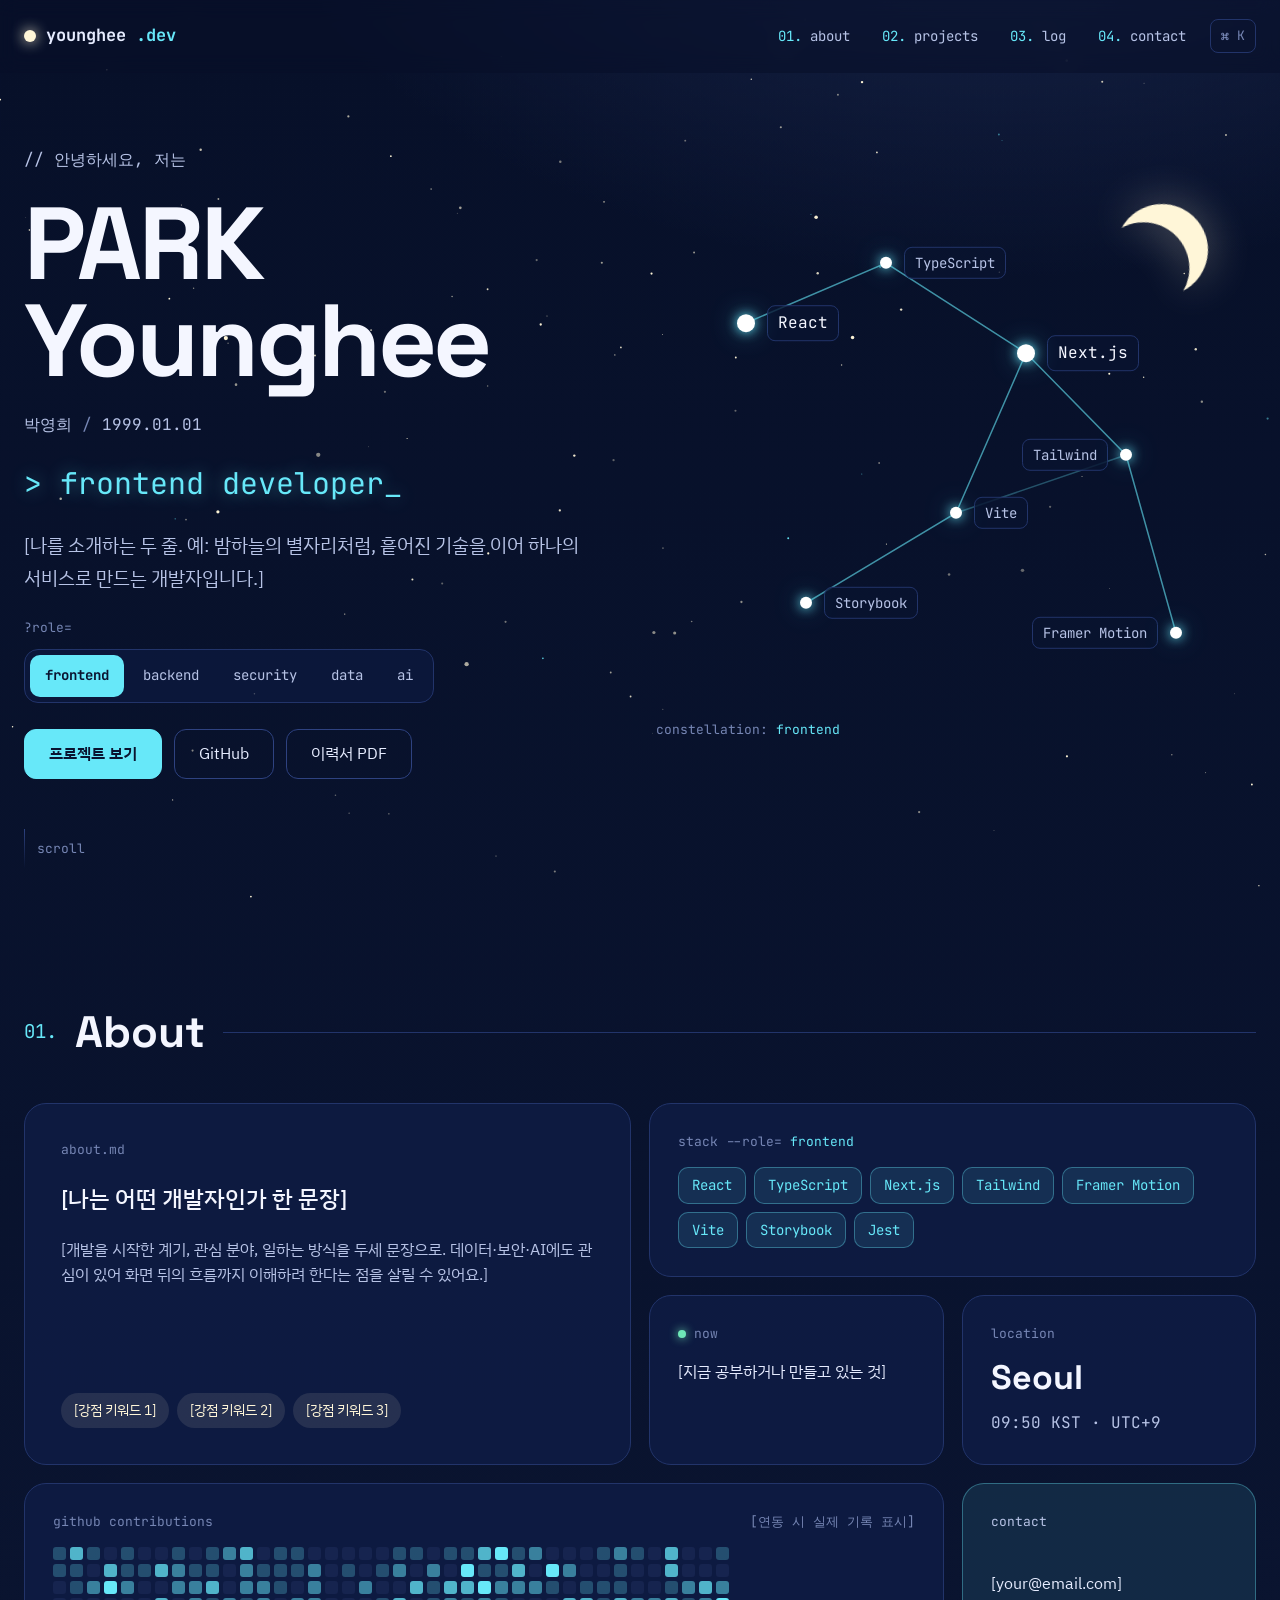
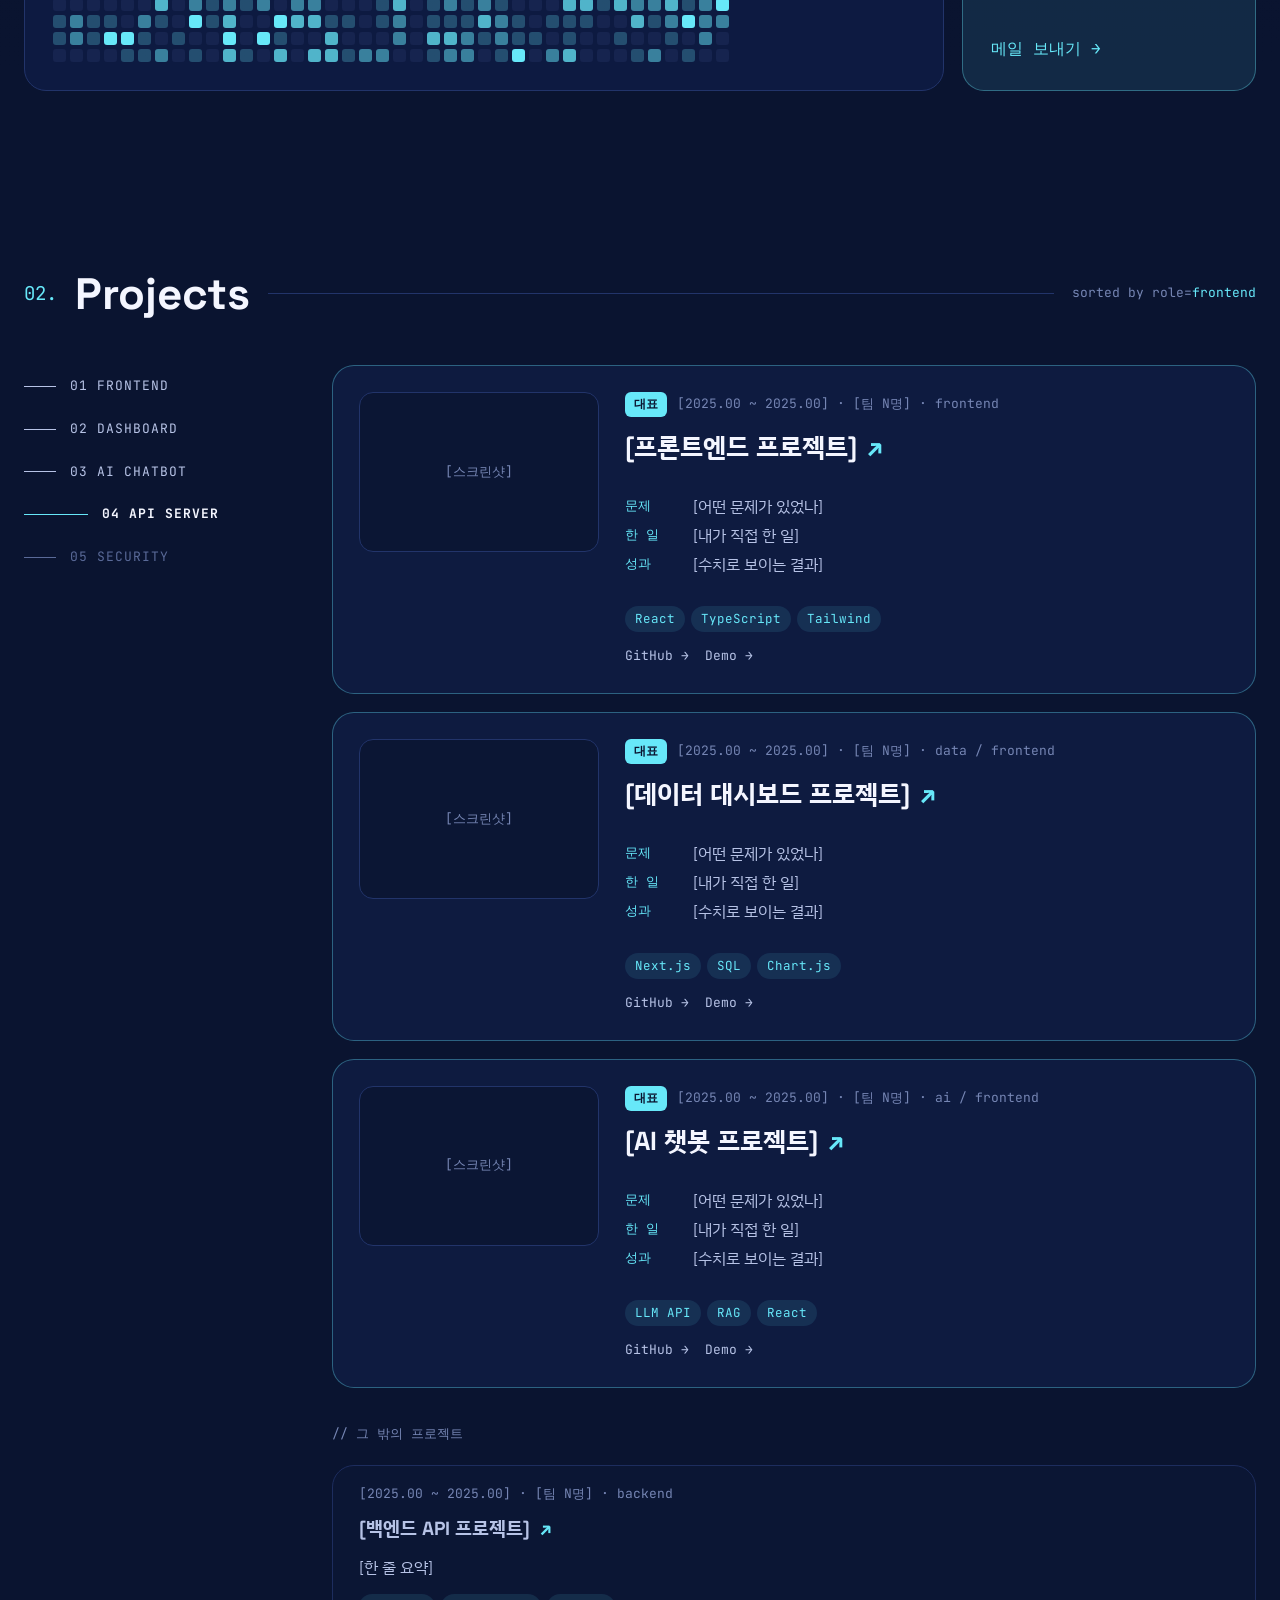
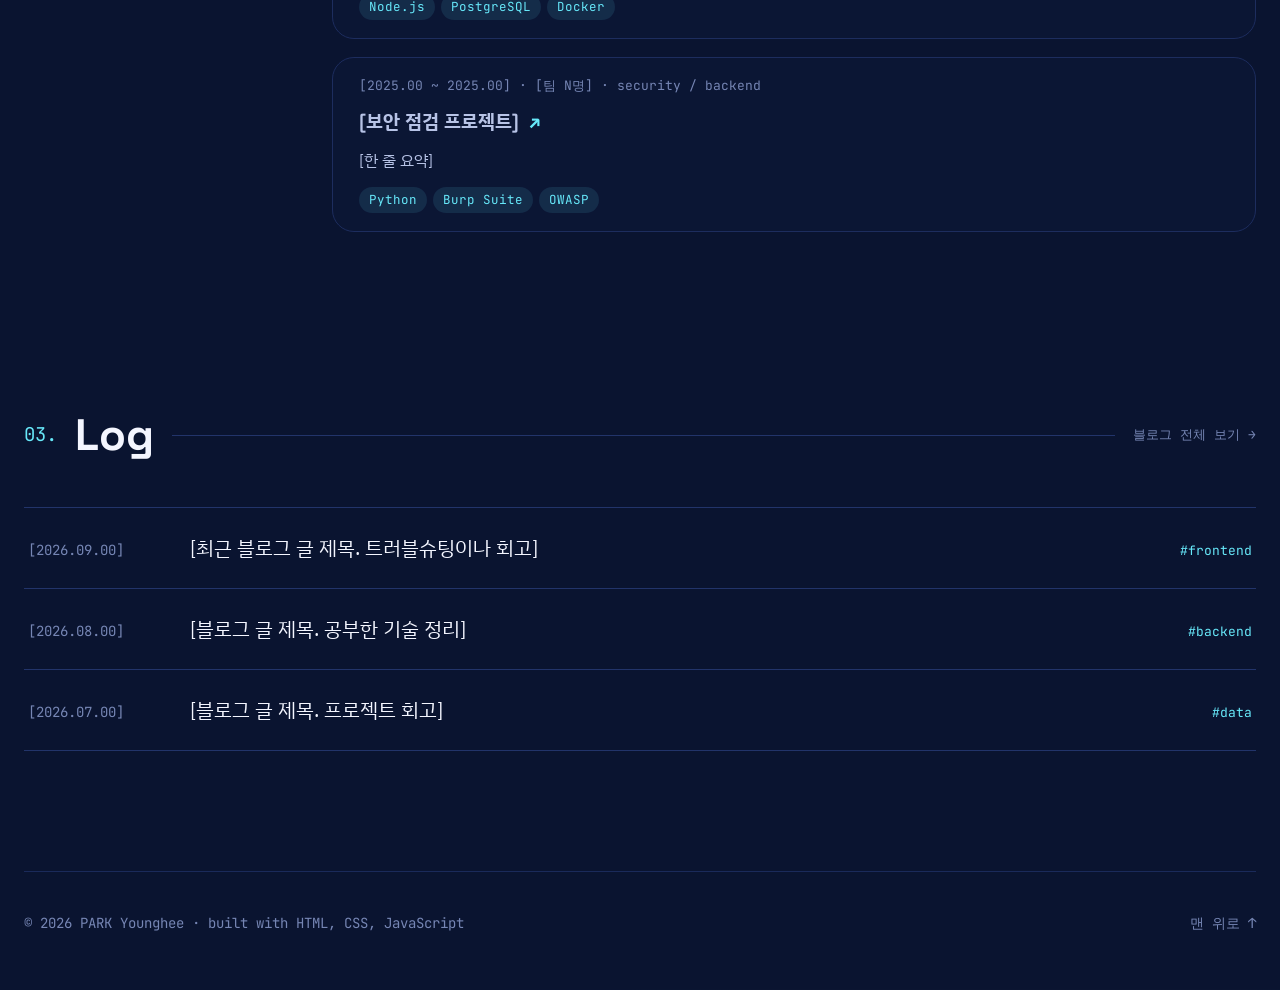
==== index.html @ 7a753334 "Add portfolio-tech site Co-Authored-By: Claude Opus 5.5 <noreply@anthropic.com> Claude-Session: http" ====
<!doctype html>
<html lang="ko">
<head>
  <meta charset="utf-8">
  <meta name="viewport" content="width=device-width, initial-scale=1">
  <title>박영희 · TECH Portfolio</title>
  <meta name="description" content="박영희(PARK Younghee) TECH 포트폴리오 · Frontend / Backend / Security / Data / AI">
  <meta name="theme-color" content="#0A1430">
  <link rel="icon" href="data:image/svg+xml,%3Csvg xmlns='http://www.w3.org/2000/svg' viewBox='0 0 32 32'%3E%3Crect width='32' height='32' rx='8' fill='%230A1430'/%3E%3Ccircle cx='16' cy='16' r='5' fill='%23FFF6D8'/%3E%3C/svg%3E">
  <link rel="preconnect" href="https://fonts.googleapis.com">
  <link rel="preconnect" href="https://fonts.gstatic.com" crossorigin>
  <link rel="stylesheet" href="https://fonts.googleapis.com/css2?family=Space+Grotesk:wght@400;500;700&family=JetBrains+Mono:wght@400;700&family=IBM+Plex+Sans+KR:wght@400;500;600&display=swap">
  <link rel="stylesheet" href="assets/css/style.css">
</head>
<body>
  <canvas id="sky" aria-hidden="true"></canvas>
  <a class="skip" href="#main">본문으로 건너뛰기</a>

  <header class="nav">
    <div class="wrap nav__inner">
      <a class="logo" href="#top"><span class="logo__moon"></span>younghee<span class="accent">.dev</span></a>
      <nav class="nav__links" aria-label="섹션">
        <a href="#about"><span class="accent">01.</span> about</a>
        <a href="#projects"><span class="accent">02.</span> projects</a>
        <a href="#log"><span class="accent">03.</span> log</a>
        <a href="#contact"><span class="accent">04.</span> contact</a>
      </nav>
      <button class="kbd" type="button" id="palette-open" aria-label="빠른 이동 열기">⌘ K</button>
    </div>
  </header>

  <main id="main">
    <section class="hero wrap" id="top">
      <div class="hero__text">
        <p class="mono muted">// 안녕하세요, 저는</p>
        <h1 class="hero__name">PARK<br>Younghee</h1>
        <p class="mono muted hero__meta"><span data-bind="nameKo"></span> <span class="dim">/</span> <span data-bind="birth"></span></p>
        <p class="hero__title mono">&gt; <span id="role-title"></span><span class="caret">_</span></p>
        <p class="hero__intro" data-bind="intro"></p>
        <div class="role-switch">
          <span class="mono dim">?role=</span>
          <div class="segmented" role="tablist" aria-label="직무 선택" id="role-tabs"></div>
        </div>
        <div class="hero__cta">
          <a class="btn btn--accent" href="#projects">프로젝트 보기</a>
          <a class="btn" data-href="github" target="_blank" rel="noopener">GitHub</a>
          <a class="btn" data-href="resume" target="_blank" rel="noopener">이력서 PDF</a>
        </div>
      </div>
      <div class="hero__sky">
        <div class="moon" aria-hidden="true"></div>
        <div class="constellation" id="constellation"></div>
        <p class="mono dim constellation__label">constellation: <span class="accent" id="constellation-role"></span></p>
      </div>
      <a class="scroll-hint mono dim" href="#about"><span></span>scroll</a>
    </section>

    <section class="section wrap" id="about">
      <div class="section__head reveal">
        <span class="mono accent">01.</span><h2>About</h2><span class="rule"></span>
      </div>
      <div class="bento">
        <article class="tile tile--about reveal">
          <p class="mono dim">about.md</p>
          <p class="tile__lead" data-bind="aboutLead"></p>
          <p class="muted" data-bind="aboutBody"></p>
          <div class="chips chips--warm" id="keywords"></div>
        </article>
        <article class="tile tile--stack reveal">
          <p class="mono dim">stack --role=<span class="accent" data-role-name></span></p>
          <div class="chips" id="stack"></div>
        </article>
        <article class="tile reveal">
          <p class="mono dim"><span class="live-dot"></span>now</p>
          <p data-bind="now"></p>
        </article>
        <article class="tile reveal">
          <p class="mono dim">location</p>
          <p class="tile__big" data-bind="location"></p>
          <p class="mono muted" id="clock">KST · UTC+9</p>
        </article>
        <article class="tile tile--grass reveal">
          <div class="tile__row mono dim"><span>github contributions</span><span>[연동 시 실제 기록 표시]</span></div>
          <div class="grass" id="grass" aria-label="GitHub 기여 기록 예시"></div>
        </article>
        <article class="tile tile--contact reveal" id="contact">
          <p class="mono muted">contact</p>
          <p data-bind="email"></p>
          <a class="mono accent" id="mail-link">메일 보내기 →</a>
        </article>
      </div>
    </section>

    <section class="section wrap" id="projects">
      <div class="section__head reveal">
        <span class="mono accent">02.</span><h2>Projects</h2><span class="rule"></span>
        <span class="mono dim section__note">sorted by role=<span class="accent" data-role-name></span></span>
      </div>
      <div class="projects">
        <nav class="projects__index" id="project-index" aria-label="프로젝트 목차"></nav>
        <div class="projects__list" id="project-list"></div>
      </div>
    </section>

    <section class="section wrap" id="log">
      <div class="section__head reveal">
        <span class="mono accent">03.</span><h2>Log</h2><span class="rule"></span>
        <a class="mono section__note" data-href="blog" target="_blank" rel="noopener">블로그 전체 보기 →</a>
      </div>
      <ol class="log" id="log-list"></ol>
    </section>
  </main>

  <footer class="footer wrap mono dim">
    <span>© 2026 PARK Younghee · built with HTML, CSS, JavaScript</span>
    <a href="#top">맨 위로 ↑</a>
  </footer>

  <div class="palette" id="palette" hidden>
    <div class="palette__backdrop" data-close></div>
    <div class="palette__box" role="dialog" aria-modal="true" aria-label="빠른 이동">
      <input class="palette__input" id="palette-input" type="text" placeholder="이동할 곳이나 직무를 입력하세요" autocomplete="off" aria-label="검색">
      <ul class="palette__list" id="palette-list" role="listbox"></ul>
      <p class="palette__hint mono dim">↑↓ 이동 · Enter 선택 · Esc 닫기</p>
    </div>
  </div>

  <script type="module" src="assets/js/main.js"></script>
</body>
</html>
---- assets/css/style.css ----
:root {
  --rgb: 103, 232, 249;
  --accent: rgb(var(--rgb));
  --accent-soft: rgba(var(--rgb), 0.1);
  --accent-line: rgba(var(--rgb), 0.35);
  --accent-glow: rgba(var(--rgb), 0.45);
  --bg: #0a1430;
  --bg-deep: #071029;
  --tile: rgba(16, 30, 72, 0.72);
  --line: #22346a;
  --line-strong: #2e4280;
  --text: #e6ecff;
  --text-strong: #f4f6ff;
  --muted: #b7c3e6;
  --dim: #7686b4;
  --star: #fff6d8;
  --mono: 'JetBrains Mono', ui-monospace, SFMono-Regular, Menlo, monospace;
  --display: 'Space Grotesk', 'IBM Plex Sans KR', system-ui, sans-serif;
  --sans: 'IBM Plex Sans KR', system-ui, -apple-system, sans-serif;
  --radius: 22px;
  --ease: cubic-bezier(0.22, 1, 0.36, 1);
}

* { box-sizing: border-box; }
html { scroll-behavior: smooth; scroll-padding-top: 88px; }
body {
  margin: 0;
  background: radial-gradient(1100px 700px at 78% -5%, rgba(98, 128, 220, 0.22), transparent 70%), linear-gradient(180deg, var(--bg-deep), var(--bg) 40%);
  background-color: var(--bg);
  color: var(--text);
  font-family: var(--sans);
  line-height: 1.6;
  -webkit-font-smoothing: antialiased;
  overflow-x: hidden;
}
a { color: inherit; text-decoration: none; }
p { margin: 0; }
h1, h2, h3 { margin: 0; }
button { font: inherit; color: inherit; }
:focus-visible { outline: 2px solid var(--accent); outline-offset: 3px; border-radius: 6px; }

#sky { position: fixed; inset: 0; width: 100%; height: 100%; z-index: 0; pointer-events: none; }
.nav, main, .footer { position: relative; z-index: 1; }

.wrap { width: min(1248px, 100% - 48px); margin-inline: auto; }
.mono { font-family: var(--mono); }
.muted { color: var(--muted); }
.dim { color: var(--dim); }
.accent { color: var(--accent); transition: color 0.5s var(--ease); }
.skip { position: absolute; left: -999px; top: 8px; z-index: 50; background: var(--accent); color: var(--bg); padding: 8px 14px; border-radius: 8px; }
.skip:focus { left: 8px; }

/* nav */
.nav { position: sticky; top: 0; z-index: 10; backdrop-filter: blur(10px); background: rgba(8, 16, 40, 0.55); border-bottom: 1px solid transparent; transition: border-color 0.3s; }
.nav.is-scrolled { border-bottom-color: rgba(34, 52, 106, 0.7); }
.nav__inner { display: flex; align-items: center; justify-content: space-between; height: 72px; gap: 24px; }
.logo { display: flex; align-items: center; gap: 10px; font-family: var(--mono); font-weight: 700; font-size: 17px; }
.logo__moon { width: 12px; height: 12px; border-radius: 50%; background: var(--star); box-shadow: 0 0 14px var(--star); }
.nav__links { display: flex; gap: 32px; font-family: var(--mono); font-size: 14px; margin-left: auto; }
.nav__links a { color: var(--muted); transition: color 0.2s; }
.nav__links a:hover { color: var(--text-strong); }
.kbd { font-family: var(--mono); font-size: 13px; color: var(--dim); background: transparent; border: 1px solid var(--line); border-radius: 8px; padding: 6px 10px; min-height: 34px; cursor: pointer; }
.kbd:hover { color: var(--text); border-color: var(--line-strong); }

/* hero */
.hero { position: relative; display: grid; grid-template-columns: minmax(0, 1fr) minmax(0, 600px); gap: 32px; align-items: center; min-height: calc(100vh - 72px); padding: 48px 0 96px; }
.hero__text { display: flex; flex-direction: column; gap: 22px; }
.hero__name { font-family: var(--display); font-weight: 700; font-size: clamp(56px, 8vw, 104px); line-height: 0.95; letter-spacing: -0.03em; color: var(--text-strong); }
.hero__meta { font-size: 16px; }
.hero__title { font-size: clamp(20px, 2.4vw, 30px); color: var(--accent); text-shadow: 0 0 18px var(--accent-glow); transition: color 0.5s var(--ease); min-height: 1.4em; }
.caret { animation: caret 1s steps(1) infinite; }
@keyframes caret { 50% { opacity: 0; } }
.hero__intro { font-size: 19px; line-height: 1.75; color: var(--muted); max-width: 560px; }

.role-switch { display: flex; flex-direction: column; gap: 10px; }
.role-switch > span { font-size: 13px; }
.segmented { display: inline-flex; flex-wrap: wrap; gap: 4px; padding: 5px; border: 1px solid var(--line); border-radius: 14px; background: rgba(13, 26, 64, 0.7); width: fit-content; }
.segmented button { font-family: var(--mono); font-size: 14px; min-height: 42px; padding: 0 15px; border: 0; border-radius: 10px; background: transparent; color: var(--muted); cursor: pointer; transition: background 0.3s var(--ease), color 0.3s; }
.segmented button:hover { color: var(--text-strong); background: rgba(255, 255, 255, 0.05); }
.segmented button[aria-selected='true'] { background: var(--accent); color: var(--bg); font-weight: 700; }

.hero__cta { display: flex; flex-wrap: wrap; gap: 12px; padding-top: 4px; }
.btn { display: inline-flex; align-items: center; min-height: 50px; padding: 0 24px; border-radius: 12px; border: 1px solid var(--line-strong); font-size: 16px; transition: transform 0.2s var(--ease), border-color 0.2s, background 0.2s; }
.btn:hover { transform: translateY(-2px); border-color: var(--accent-line); background: var(--accent-soft); }
.btn--accent { background: var(--accent); border-color: var(--accent); color: var(--bg); font-weight: 600; }
.btn--accent:hover { background: var(--accent); box-shadow: 0 8px 30px var(--accent-glow); }

.hero__sky { position: relative; aspect-ratio: 600 / 540; width: 100%; }
.moon { position: absolute; right: 8%; top: 2%; width: 92px; height: 92px; border-radius: 50%; box-shadow: inset -22px 14px 0 0 var(--star); filter: drop-shadow(0 0 22px rgba(255, 246, 216, 0.35)); transform: rotate(-12deg); }
.constellation { position: absolute; inset: 0; }
.constellation svg { position: absolute; inset: 0; width: 100%; height: 100%; overflow: visible; }
.constellation path { stroke: var(--accent); stroke-width: 1.5; fill: none; stroke-dasharray: 1000; stroke-dashoffset: 1000; opacity: 0.6; animation: draw 1.6s var(--ease) forwards; }
.constellation path.faint { opacity: 0.3; }
@keyframes draw { to { stroke-dashoffset: 0; } }
.star-node { position: absolute; display: flex; align-items: center; gap: 12px; opacity: 0; animation: pop 0.6s var(--ease) forwards; background: none; border: 0; padding: 6px; cursor: pointer; }
.star-node__dot { position: relative; width: 12px; height: 12px; border-radius: 50%; background: #fff; box-shadow: 0 0 12px var(--accent), 0 0 28px var(--accent-glow); flex-shrink: 0; }
.star-node--big .star-node__dot { width: 18px; height: 18px; }
.star-node__dot::after { content: ''; position: absolute; inset: -8px; border-radius: 50%; background: var(--accent); opacity: 0; animation: halo 2.6s ease-out infinite; animation-delay: inherit; }
@keyframes halo { 0% { transform: scale(0.6); opacity: 0.35; } 100% { transform: scale(1.8); opacity: 0; } }
@keyframes pop { from { opacity: 0; scale: 0.4; } to { opacity: 1; scale: 1; } }
.star-node__label { font-family: var(--mono); font-size: 14px; color: var(--muted); white-space: nowrap; padding: 4px 10px; border-radius: 8px; background: rgba(10, 20, 48, 0.78); border: 1px solid var(--line); transition: border-color 0.2s, color 0.2s; }
.star-node--big .star-node__label { font-size: 16px; color: var(--text-strong); }
.star-node:hover .star-node__label, .star-node:focus-visible .star-node__label { color: var(--text-strong); border-color: var(--accent-line); }
.star-node__tip { position: absolute; left: 34px; top: calc(100% + 2px); width: max-content; max-width: 260px; font-family: var(--sans); font-size: 13px; color: var(--muted); background: rgba(10, 20, 48, 0.95); border: 1px solid var(--line); border-radius: 10px; padding: 8px 12px; opacity: 0; pointer-events: none; transform: translateY(-4px); transition: opacity 0.2s, transform 0.2s; z-index: 2; }
.star-node:hover .star-node__tip, .star-node:focus-visible .star-node__tip { opacity: 1; transform: none; }
.constellation__label { position: absolute; left: 0; bottom: -8px; font-size: 13px; }
.scroll-hint { position: absolute; left: 0; bottom: 32px; display: flex; align-items: center; gap: 12px; font-size: 13px; }
.scroll-hint span { width: 1px; height: 40px; background: linear-gradient(var(--line-strong), transparent); }

/* sections */
.section { padding: 96px 0 72px; }
.section__head { display: flex; align-items: center; gap: 18px; margin-bottom: 36px; }
.section__head .mono:first-child { font-size: 19px; }
.section__head h2 { font-family: var(--display); font-size: clamp(32px, 4vw, 44px); font-weight: 700; color: var(--text-strong); }
.rule { flex: 1; height: 1px; background: var(--line); }
.section__note { font-size: 13px; color: var(--dim); }
a.section__note:hover { color: var(--accent); }

/* bento */
.bento { display: grid; grid-template-columns: repeat(4, minmax(0, 1fr)); gap: 18px; }
.tile { position: relative; padding: 28px; border-radius: var(--radius); border: 1px solid var(--line); background: var(--tile); display: flex; flex-direction: column; gap: 14px; overflow: hidden; transition: border-color 0.3s, transform 0.3s var(--ease); }
.tile:hover { border-color: var(--line-strong); }
.tile > .mono:first-child { font-size: 13px; display: flex; align-items: center; gap: 8px; }
.tile--about { grid-column: span 2; grid-row: span 2; padding: 36px; gap: 20px; }
.tile--stack { grid-column: span 2; }
.tile--grass { grid-column: span 3; }
.tile--contact { border-color: var(--accent-line); background: var(--accent-soft); justify-content: space-between; }
.tile__lead { font-size: 23px; font-weight: 500; line-height: 1.55; color: var(--text-strong); }
.tile__big { font-family: var(--display); font-size: 34px; font-weight: 700; color: var(--text-strong); line-height: 1.1; }
.tile__row { display: flex; justify-content: space-between; gap: 12px; font-size: 13px; }
.live-dot { width: 8px; height: 8px; border-radius: 50%; background: #6ee7b7; box-shadow: 0 0 10px #6ee7b7; }
.chips { display: flex; flex-wrap: wrap; gap: 8px; }
.chip { font-family: var(--mono); font-size: 14px; padding: 6px 13px; border-radius: 10px; border: 1px solid var(--accent-line); background: var(--accent-soft); color: var(--accent); animation: fade-up 0.5s var(--ease) both; }
.chips--warm { margin-top: auto; }
.chips--warm .chip { font-family: var(--sans); border: 0; border-radius: 999px; background: rgba(255, 246, 216, 0.1); color: var(--star); animation: none; }
.grass { display: grid; grid-template-rows: repeat(7, 13px); grid-auto-flow: column; grid-auto-columns: 13px; gap: 4px; overflow: hidden; }
.grass i { border-radius: 3px; background: #16244f; }

/* projects */
.projects { display: grid; grid-template-columns: 260px minmax(0, 1fr); gap: 48px; align-items: start; }
.projects__index { position: sticky; top: 110px; display: flex; flex-direction: column; }
.projects__index a { display: flex; align-items: center; gap: 14px; padding: 11px 0; font-family: var(--mono); font-size: 13px; letter-spacing: 0.08em; text-transform: uppercase; color: #5a6a98; transition: color 0.3s; }
.projects__index a::before { content: ''; height: 1px; width: 32px; background: currentColor; transition: width 0.3s var(--ease), background 0.3s; }
.projects__index a.is-match { color: var(--muted); }
.projects__index a.is-active { color: var(--text-strong); font-weight: 700; }
.projects__index a.is-active::before { width: 64px; background: var(--accent); }
.projects__index a:hover { color: var(--text-strong); }
.projects__list { display: flex; flex-direction: column; gap: 18px; }
.group-label { font-family: var(--mono); font-size: 13px; color: var(--dim); padding: 18px 0 2px; }

.card { --mx: 0px; --my: 0px; position: relative; display: grid; grid-template-columns: 240px minmax(0, 1fr); gap: 26px; padding: 26px; border-radius: var(--radius); border: 1px solid var(--accent-line); background: rgba(16, 30, 72, 0.7); overflow: hidden; transition: transform 0.3s var(--ease), border-color 0.3s; }
.card::before { content: ''; position: absolute; inset: 0; background: radial-gradient(420px circle at var(--mx) var(--my), rgba(var(--rgb), 0.14), transparent 60%); opacity: 0; transition: opacity 0.3s; pointer-events: none; }
.card:hover { transform: translateY(-3px); }
.card:hover::before { opacity: 1; }
.card--minor { grid-template-columns: minmax(0, 1fr); padding: 18px 26px; border-color: #1d2d5e; background: rgba(13, 24, 58, 0.55); }
.card__thumb { aspect-ratio: 3 / 2; border-radius: 14px; border: 1px solid var(--line); background: #0b1634; display: grid; place-items: center; font-family: var(--mono); font-size: 13px; color: var(--dim); }
.card__body { display: flex; flex-direction: column; gap: 10px; min-width: 0; }
.card__meta { display: flex; align-items: center; flex-wrap: wrap; gap: 10px; font-family: var(--mono); font-size: 13px; color: var(--dim); }
.badge { font-family: var(--mono); font-size: 12px; font-weight: 700; padding: 3px 9px; border-radius: 6px; background: var(--accent); color: var(--bg); }
.card__title { font-family: var(--display); font-size: 26px; font-weight: 700; color: var(--text-strong); display: flex; align-items: center; gap: 10px; }
.card--minor .card__title { font-size: 19px; color: var(--muted); }
.card__title .arrow { color: var(--accent); transition: transform 0.3s var(--ease); }
.card:hover .card__title .arrow { transform: translate(3px, -3px); }
.par { display: grid; grid-template-columns: 56px 1fr; gap: 4px 12px; font-size: 15.5px; color: var(--muted); }
.par dt { font-family: var(--mono); font-size: 13px; color: var(--accent); padding-top: 2px; }
.par dd { margin: 0; }
.tags { display: flex; flex-wrap: wrap; gap: 6px; padding-top: 4px; }
.tag { font-family: var(--mono); font-size: 12.5px; padding: 3px 10px; border-radius: 999px; background: var(--accent-soft); color: var(--accent); }
.card__links { display: flex; gap: 16px; font-family: var(--mono); font-size: 13px; padding-top: 4px; }
.card__links a { color: var(--muted); }
.card__links a:hover { color: var(--accent); }
.card__link-cover { position: absolute; inset: 0; z-index: 0; }

/* log */
.log { list-style: none; margin: 0; padding: 0; border-top: 1px solid var(--line); }
.log li a { display: grid; grid-template-columns: 130px minmax(0, 1fr) auto; align-items: baseline; gap: 32px; padding: 24px 4px; border-bottom: 1px solid var(--line); transition: background 0.2s, padding 0.3s var(--ease); }
.log li a:hover { background: rgba(255, 255, 255, 0.025); padding-left: 14px; }
.log__date { font-family: var(--mono); font-size: 14px; color: var(--dim); }
.log__title { font-size: 20px; color: var(--text-strong); }
.log__tag { font-family: var(--mono); font-size: 13px; color: var(--accent); }

.footer { display: flex; justify-content: space-between; gap: 16px; padding: 40px 0 56px; margin-top: 48px; border-top: 1px solid #1a2a5a; font-size: 14px; }
.footer a:hover { color: var(--text); }

/* palette */
.palette { position: fixed; inset: 0; z-index: 100; display: grid; place-items: start center; padding-top: 14vh; }
.palette[hidden] { display: none; }
.palette__backdrop { position: absolute; inset: 0; background: rgba(4, 8, 22, 0.6); backdrop-filter: blur(4px); }
.palette__box { position: relative; width: min(560px, 100% - 32px); background: #0d1a40; border: 1px solid var(--line-strong); border-radius: 16px; box-shadow: 0 24px 80px rgba(0, 0, 0, 0.5); overflow: hidden; animation: fade-up 0.25s var(--ease); }
.palette__input { width: 100%; border: 0; border-bottom: 1px solid var(--line); background: transparent; color: var(--text-strong); font: 16px var(--sans); padding: 18px 20px; outline: none; }
.palette__list { list-style: none; margin: 0; padding: 6px; max-height: 320px; overflow: auto; }
.palette__list li { display: flex; justify-content: space-between; gap: 12px; padding: 11px 14px; border-radius: 10px; cursor: pointer; font-size: 15px; color: var(--muted); }
.palette__list li span:last-child { font-family: var(--mono); font-size: 12px; color: var(--dim); }
.palette__list li[aria-selected='true'] { background: var(--accent-soft); color: var(--text-strong); }
.palette__hint { font-size: 12px; padding: 10px 18px; border-top: 1px solid var(--line); }

/* reveal */
.reveal { opacity: 0; transform: translateY(18px); transition: opacity 0.8s var(--ease), transform 0.8s var(--ease); }
.reveal.is-in { opacity: 1; transform: none; }
@keyframes fade-up { from { opacity: 0; transform: translateY(8px); } to { opacity: 1; transform: none; } }

@media (max-width: 980px) {
  .hero { grid-template-columns: 1fr; min-height: auto; padding-top: 32px; }
  .hero__sky { max-width: 560px; }
  .scroll-hint { display: none; }
  .bento { grid-template-columns: repeat(2, minmax(0, 1fr)); }
  .tile--grass { grid-column: span 2; }
  .projects { grid-template-columns: 1fr; }
  .projects__index { display: none; }
}
@media (max-width: 680px) {
  .nav__links { display: none; }
  .bento { grid-template-columns: 1fr; }
  .tile--about, .tile--stack, .tile--grass { grid-column: auto; grid-row: auto; }
  .card { grid-template-columns: 1fr; }
  .log li a { grid-template-columns: 1fr; gap: 6px; }
  .star-node__label { font-size: 12px; padding: 3px 7px; }
  .star-node--big .star-node__label { font-size: 13px; }
  .section__note { display: none; }
  .footer { flex-direction: column; }
}
@media (prefers-reduced-motion: reduce) {
  *, *::before, *::after { animation-duration: 0.01ms !important; animation-iteration-count: 1 !important; transition-duration: 0.01ms !important; }
  html { scroll-behavior: auto; }
  .reveal { opacity: 1; transform: none; }
}
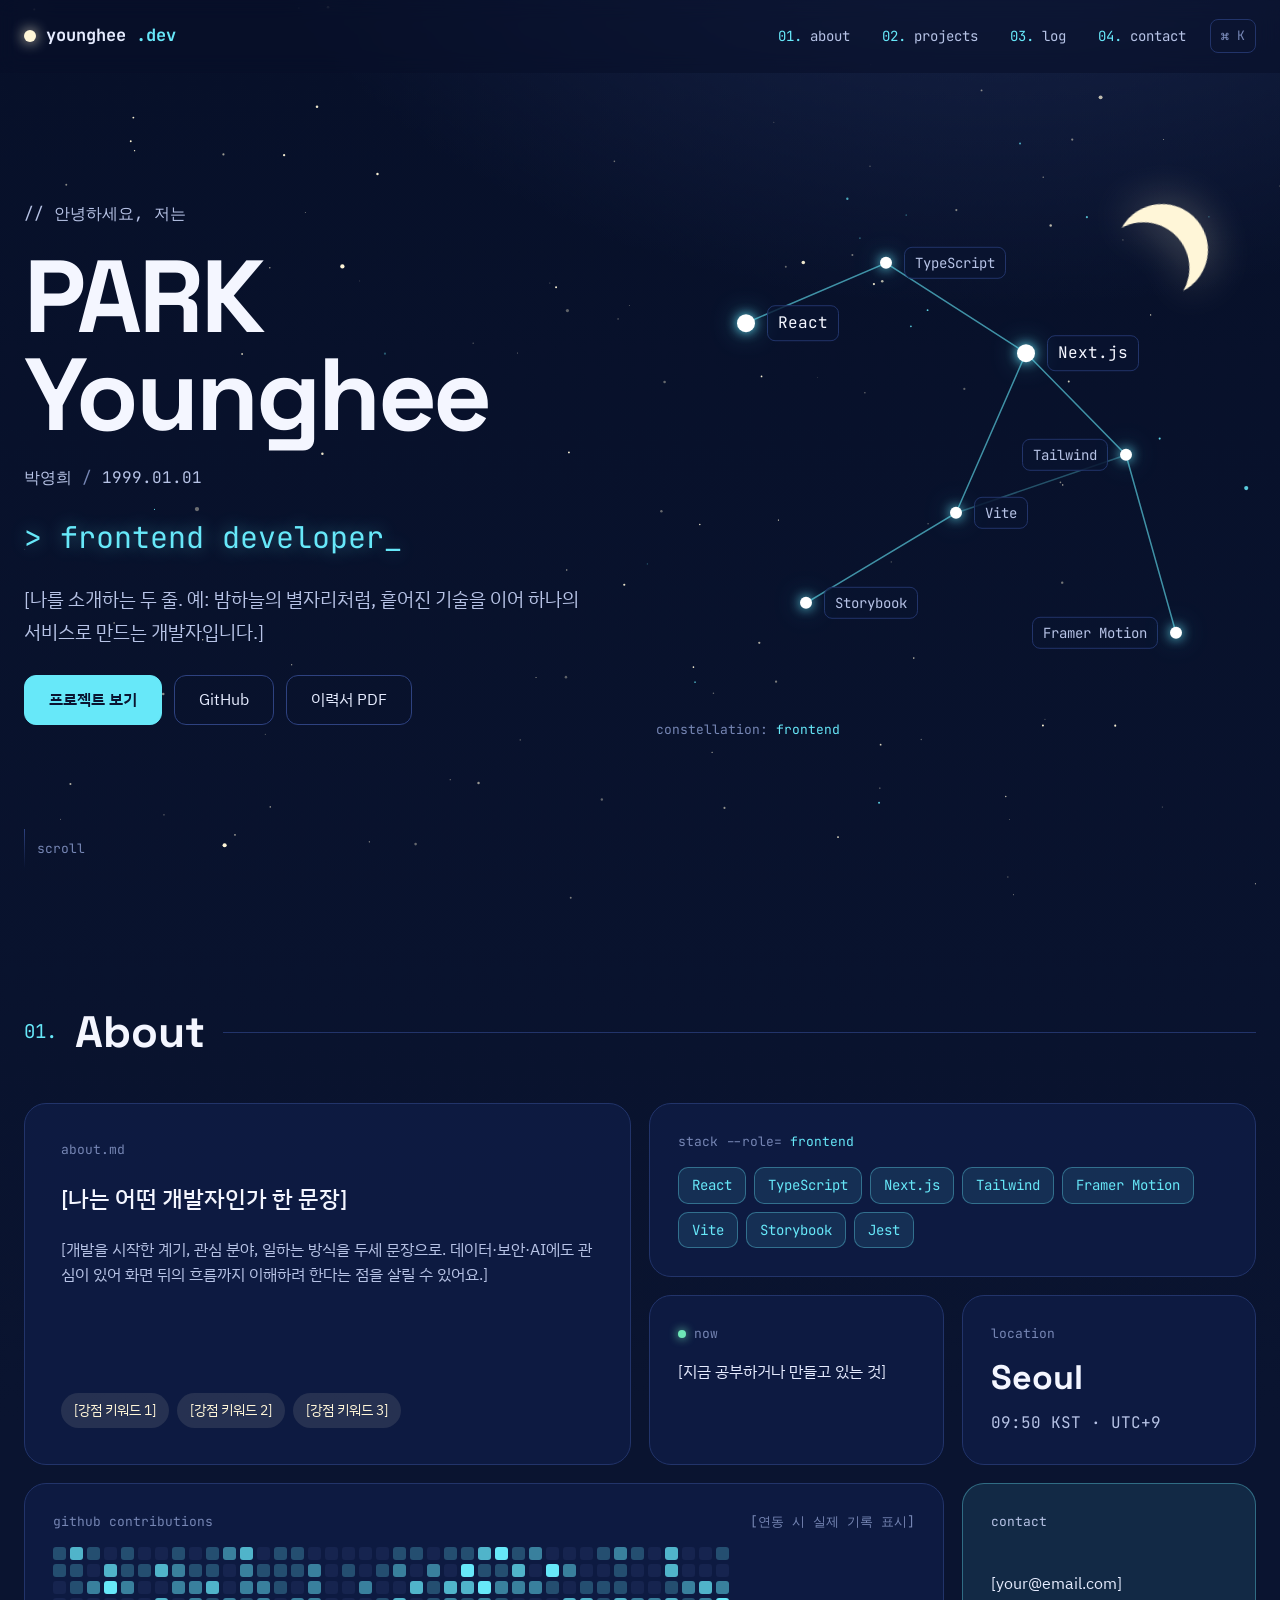
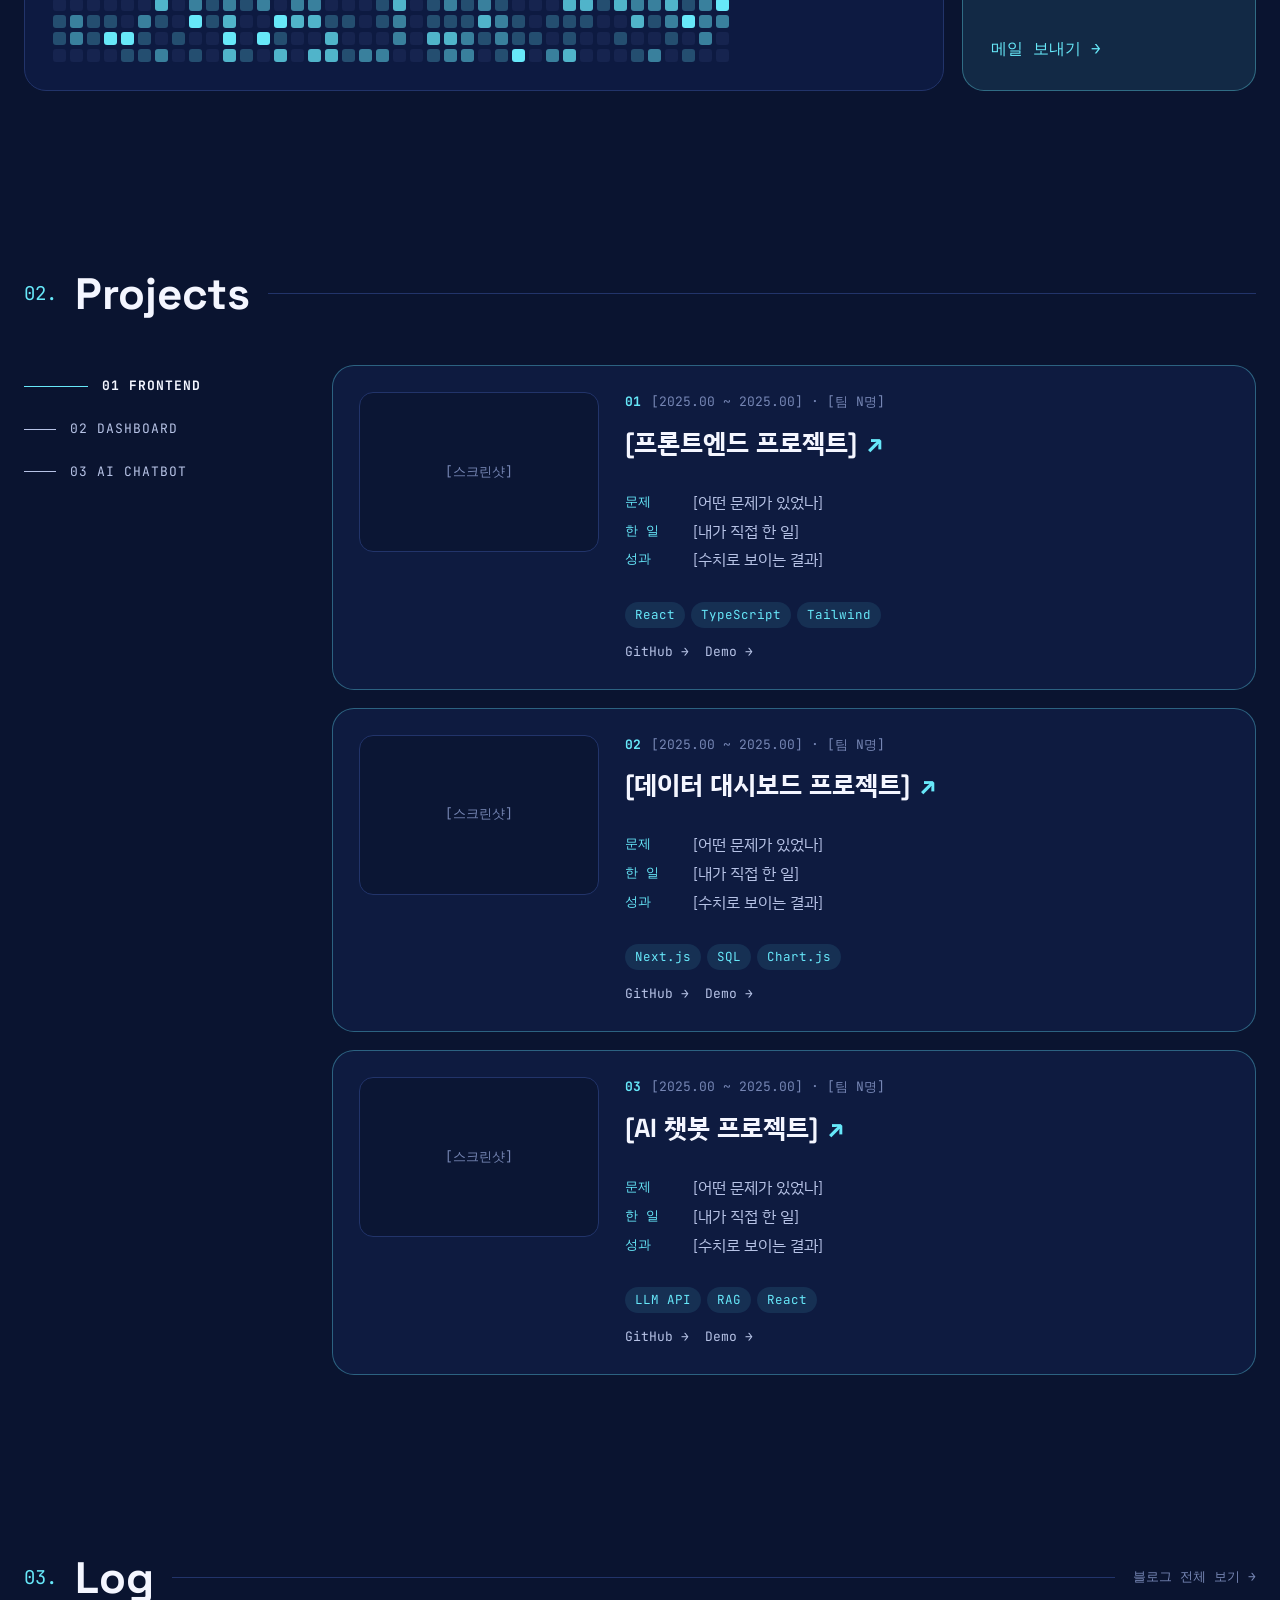
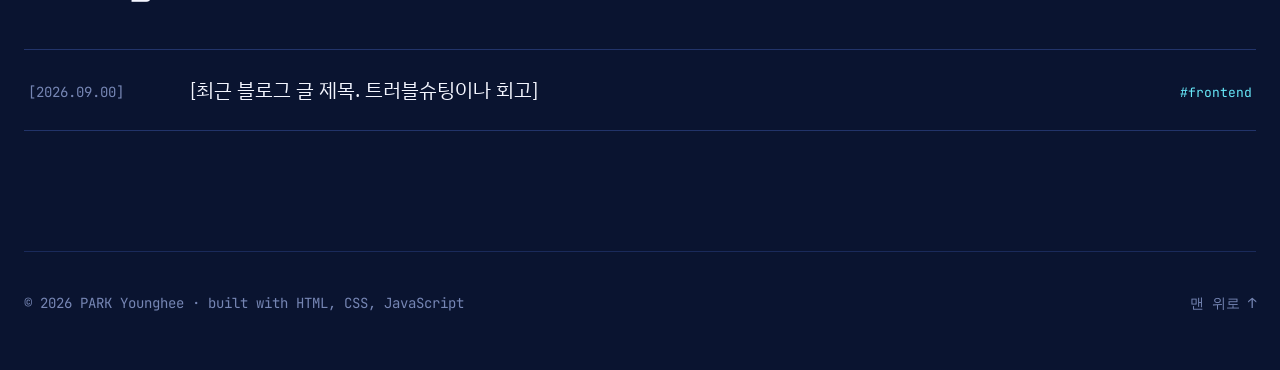
==== commit 3c128134: "Show one role per link, add private admin page Co-Authored-By: Claude Opus 5.5 <noreply@anthropic.co" ====
--- a/index.html
+++ b/index.html
@@ -37,10 +37,6 @@
         <p class="mono muted hero__meta"><span data-bind="nameKo"></span> <span class="dim">/</span> <span data-bind="birth"></span></p>
         <p class="hero__title mono">&gt; <span id="role-title"></span><span class="caret">_</span></p>
         <p class="hero__intro" data-bind="intro"></p>
-        <div class="role-switch">
-          <span class="mono dim">?role=</span>
-          <div class="segmented" role="tablist" aria-label="직무 선택" id="role-tabs"></div>
-        </div>
         <div class="hero__cta">
           <a class="btn btn--accent" href="#projects">프로젝트 보기</a>
           <a class="btn" data-href="github" target="_blank" rel="noopener">GitHub</a>
@@ -50,7 +46,7 @@
       <div class="hero__sky">
         <div class="moon" aria-hidden="true"></div>
         <div class="constellation" id="constellation"></div>
-        <p class="mono dim constellation__label">constellation: <span class="accent" id="constellation-role"></span></p>
+        <p class="mono dim constellation__label">constellation: <span class="accent" data-role-name></span></p>
       </div>
       <a class="scroll-hint mono dim" href="#about"><span></span>scroll</a>
     </section>
@@ -94,7 +90,6 @@
     <section class="section wrap" id="projects">
       <div class="section__head reveal">
         <span class="mono accent">02.</span><h2>Projects</h2><span class="rule"></span>
-        <span class="mono dim section__note">sorted by role=<span class="accent" data-role-name></span></span>
       </div>
       <div class="projects">
         <nav class="projects__index" id="project-index" aria-label="프로젝트 목차"></nav>
--- a/assets/css/style.css
+++ b/assets/css/style.css
@@ -156,6 +156,8 @@
 .card__thumb { aspect-ratio: 3 / 2; border-radius: 14px; border: 1px solid var(--line); background: #0b1634; display: grid; place-items: center; font-family: var(--mono); font-size: 13px; color: var(--dim); }
 .card__body { display: flex; flex-direction: column; gap: 10px; min-width: 0; }
 .card__meta { display: flex; align-items: center; flex-wrap: wrap; gap: 10px; font-family: var(--mono); font-size: 13px; color: var(--dim); }
+[hidden] { display: none !important; }
+.card__num { color: var(--accent); font-weight: 700; }
 .badge { font-family: var(--mono); font-size: 12px; font-weight: 700; padding: 3px 9px; border-radius: 6px; background: var(--accent); color: var(--bg); }
 .card__title { font-family: var(--display); font-size: 26px; font-weight: 700; color: var(--text-strong); display: flex; align-items: center; gap: 10px; }
 .card--minor .card__title { font-size: 19px; color: var(--muted); }
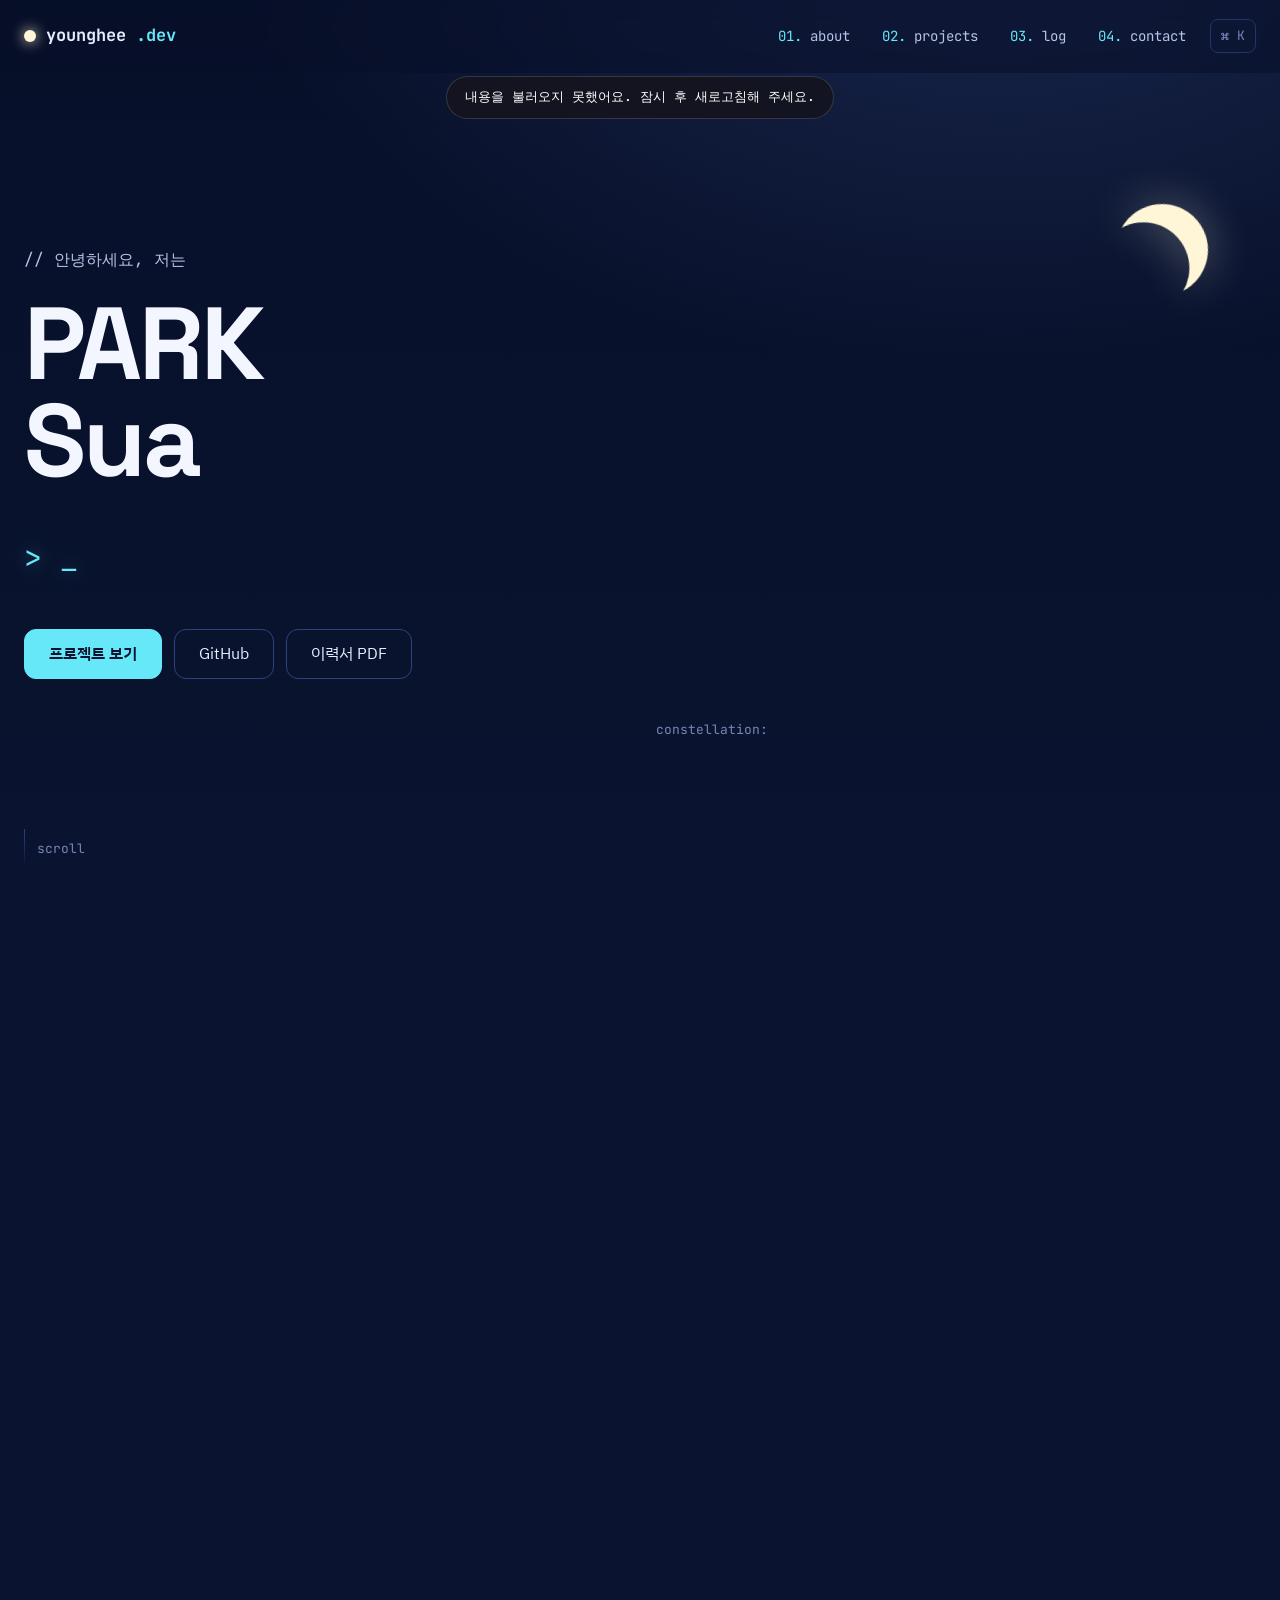
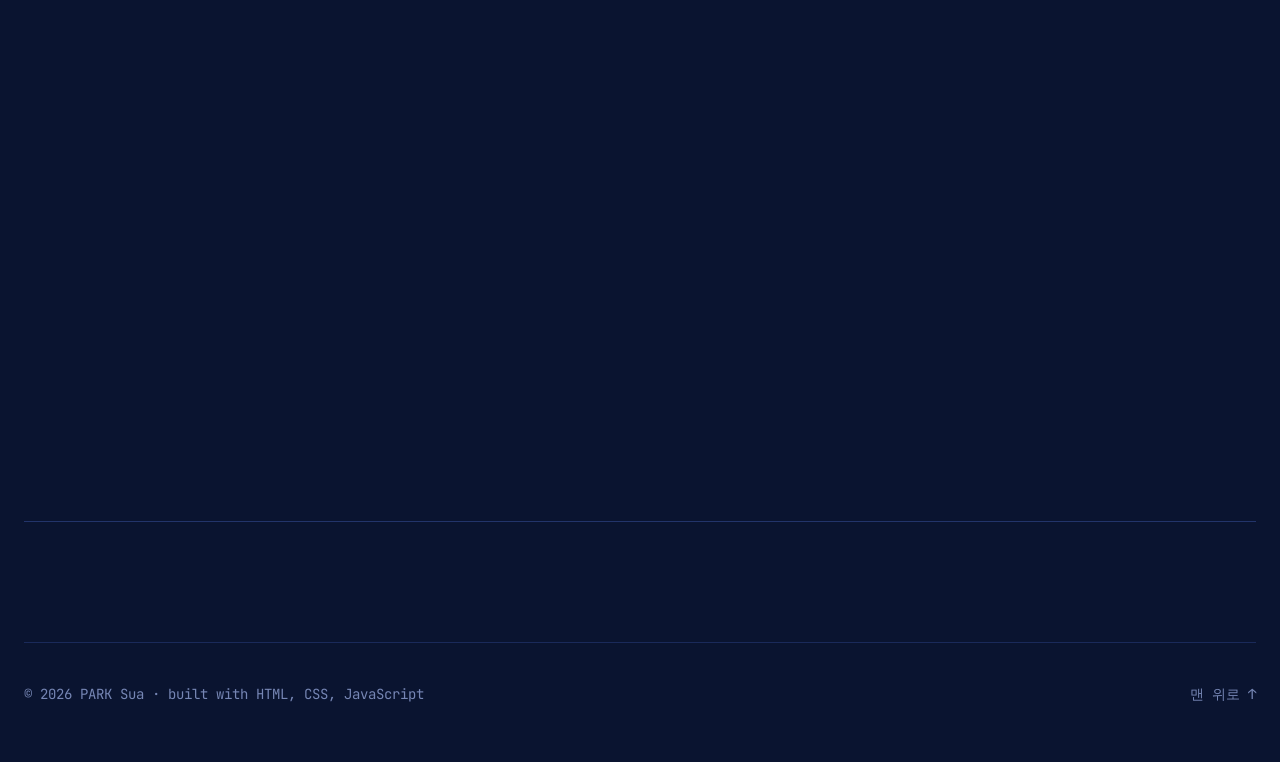
==== commit 691fdef3: "이름 변경 (박영희 → 박수아), 생일 표시 삭제 Co-Authored-By: Claude Opus 5.5 <noreply@anthropic.com> Claude-Session: " ====
--- a/index.html
+++ b/index.html
@@ -3,8 +3,8 @@
 <head>
   <meta charset="utf-8">
   <meta name="viewport" content="width=device-width, initial-scale=1">
-  <title>박영희 · TECH Portfolio</title>
-  <meta name="description" content="박영희(PARK Younghee) TECH 포트폴리오 · Frontend / Backend / Security / Data / AI">
+  <title>박수아 · TECH Portfolio</title>
+  <meta name="description" content="박수아(PARK Sua) TECH 포트폴리오 · Frontend / Backend / Security / Data / AI">
   <meta name="theme-color" content="#0A1430">
   <link rel="icon" href="data:image/svg+xml,%3Csvg xmlns='http://www.w3.org/2000/svg' viewBox='0 0 32 32'%3E%3Crect width='32' height='32' rx='8' fill='%230A1430'/%3E%3Ccircle cx='16' cy='16' r='5' fill='%23FFF6D8'/%3E%3C/svg%3E">
   <link rel="preconnect" href="https://fonts.googleapis.com">
@@ -33,8 +33,8 @@
     <section class="hero wrap" id="top">
       <div class="hero__text">
         <p class="mono muted">// 안녕하세요, 저는</p>
-        <h1 class="hero__name">PARK<br>Younghee</h1>
-        <p class="mono muted hero__meta"><span data-bind="nameKo"></span> <span class="dim">/</span> <span data-bind="birth"></span></p>
+        <h1 class="hero__name">PARK<br>Sua</h1>
+        <p class="mono muted hero__meta"><span data-bind="nameKo"></span></p>
         <p class="hero__title mono">&gt; <span id="role-title"></span><span class="caret">_</span></p>
         <p class="hero__intro" data-bind="intro"></p>
         <div class="hero__cta">
@@ -107,7 +107,7 @@
   </main>
 
   <footer class="footer wrap mono dim">
-    <span>© 2026 PARK Younghee · built with HTML, CSS, JavaScript</span>
+    <span>© 2026 PARK Sua · built with HTML, CSS, JavaScript</span>
     <a href="#top">맨 위로 ↑</a>
   </footer>
 
--- a/assets/css/style.css
+++ b/assets/css/style.css
@@ -226,3 +226,8 @@
   html { scroll-behavior: auto; }
   .reveal { opacity: 1; transform: none; }
 }
+
+/* DB에서 내용을 불러오는 동안 */
+.is-loading main { opacity: 0; }
+main { transition: opacity .4s ease; }
+.load-error { position: fixed; top: 76px; left: 50%; transform: translateX(-50%); z-index: 60; margin: 0; padding: 10px 18px; border-radius: 999px; background: rgba(20, 20, 30, .9); border: 1px solid rgba(255, 255, 255, .15); color: #fff; font-size: 13px; }
